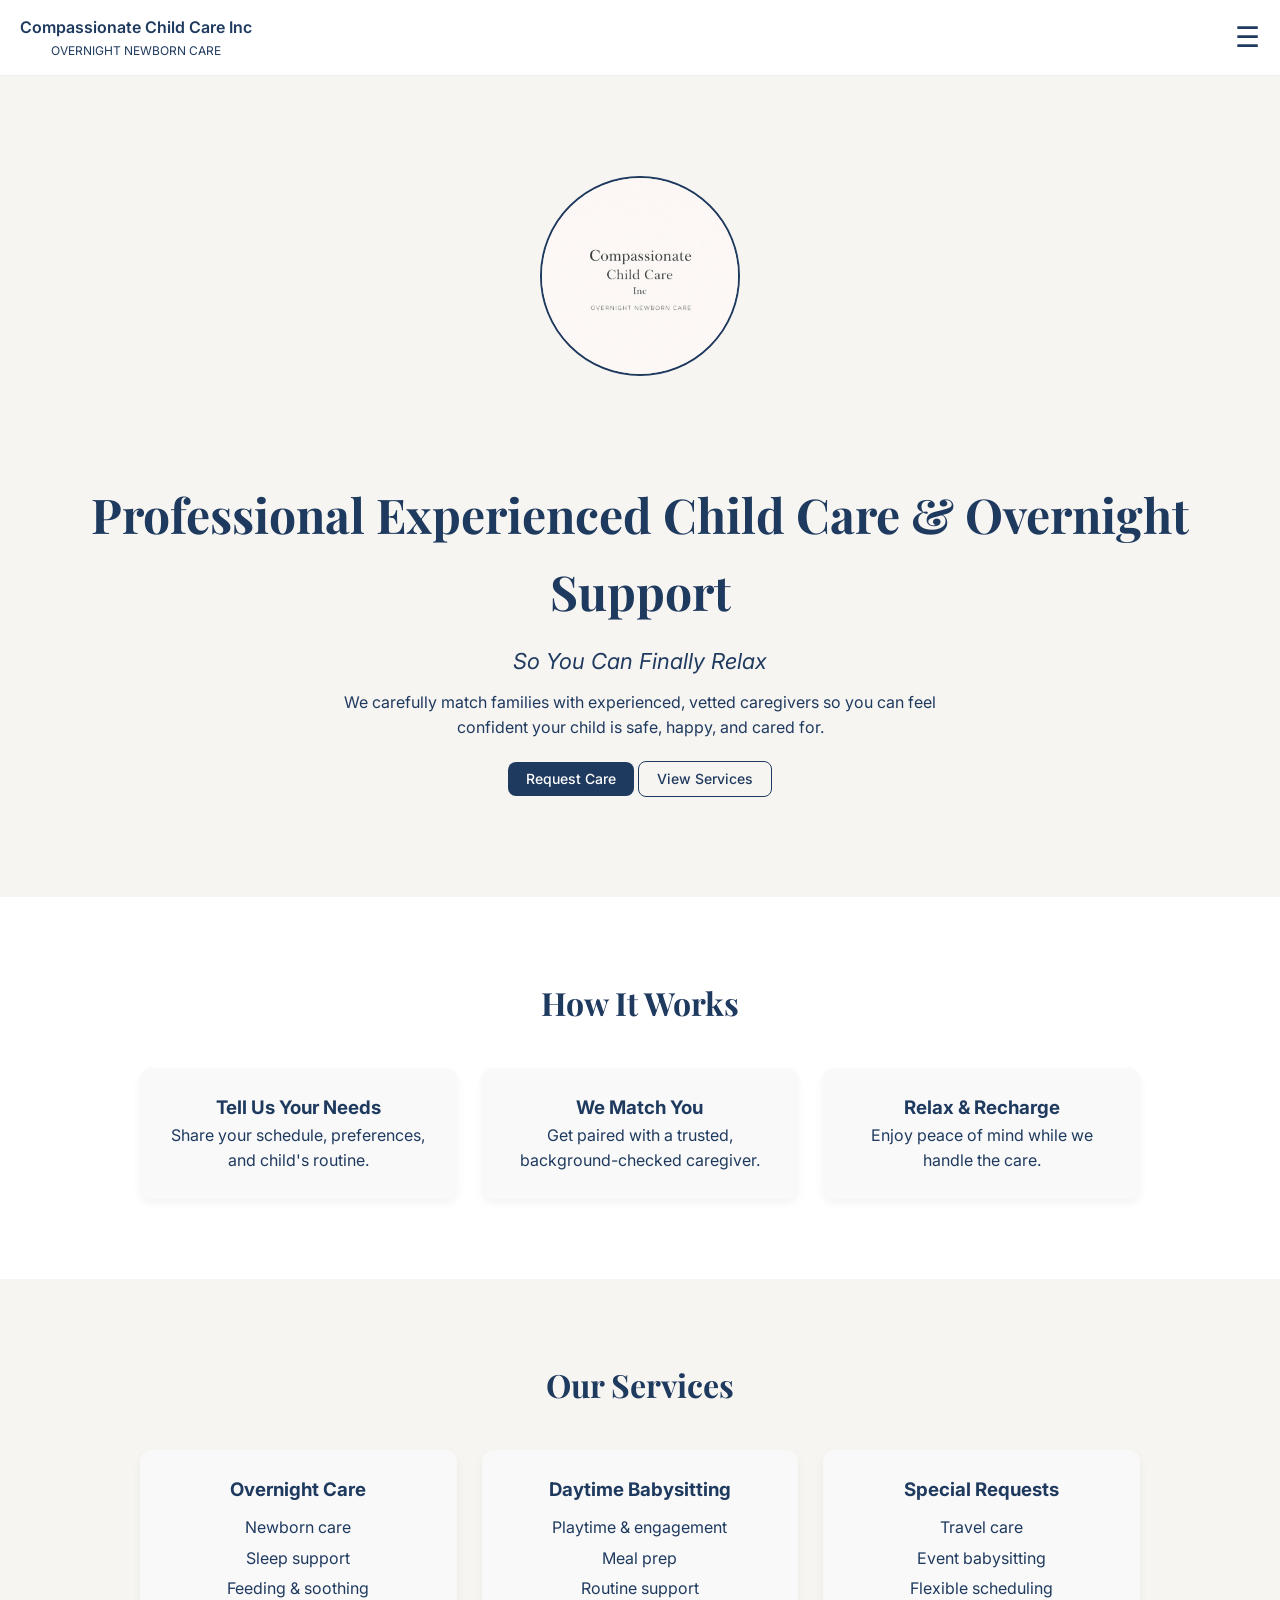
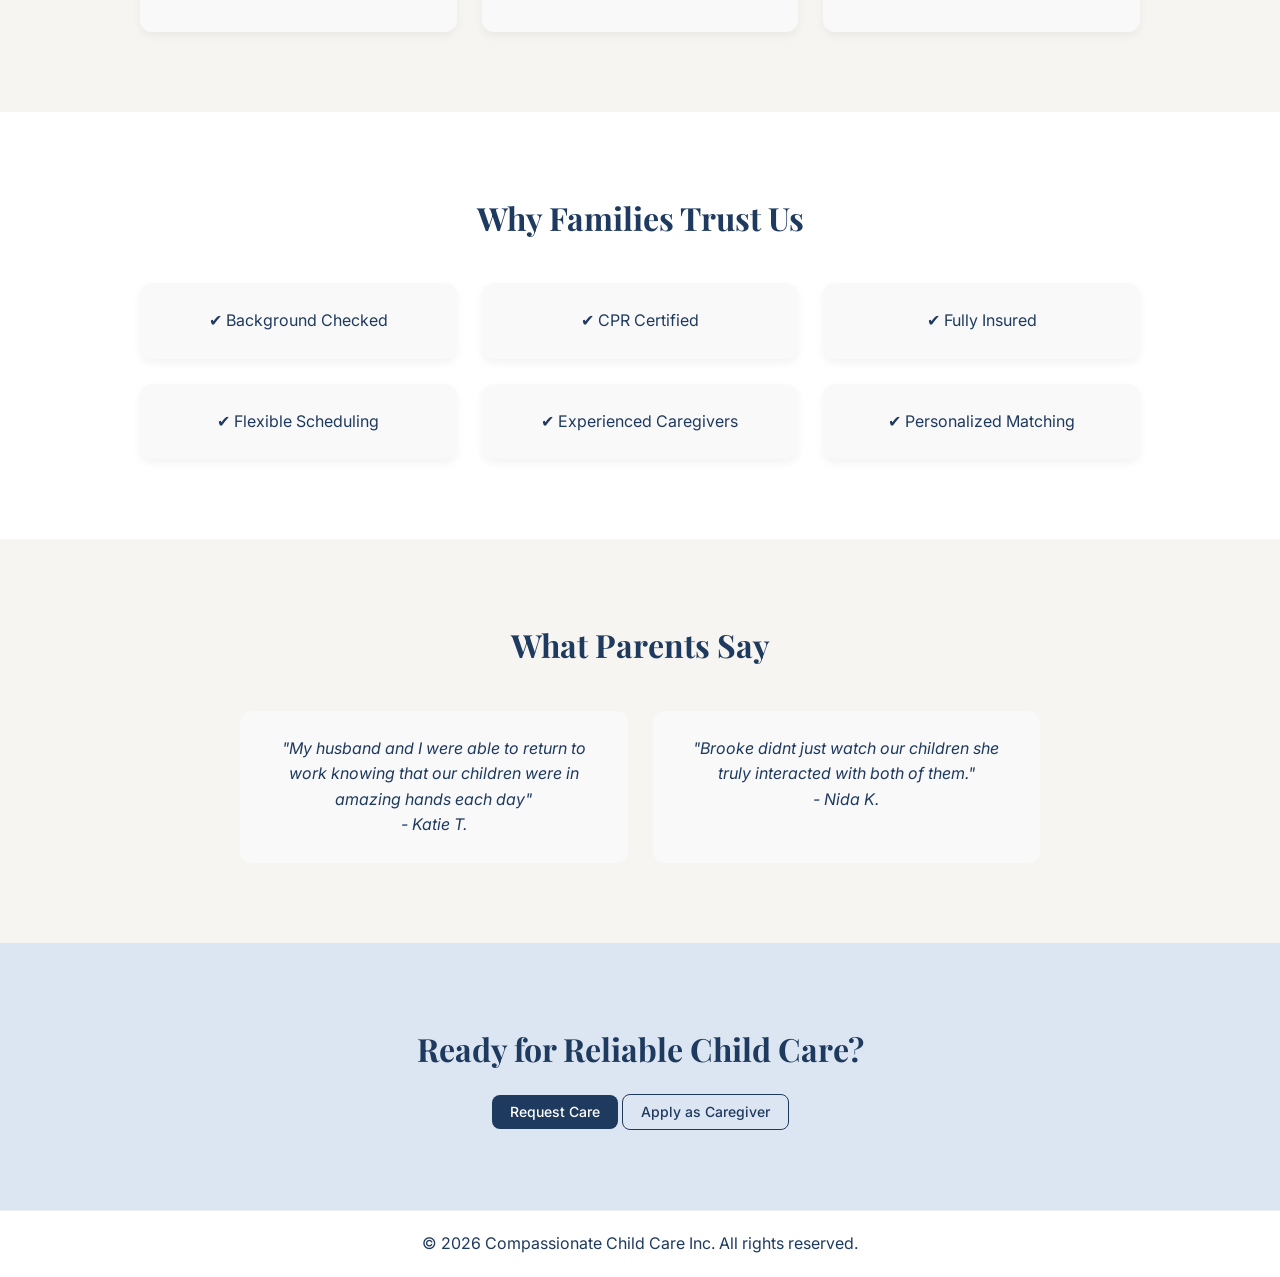
==== index.html @ 77720e98 "added some more testimonials" ====
<!doctype html>
<html lang="en">
    <head>
        <meta charset="UTF-8" />
        <meta name="viewport" content="width=device-width, initial-scale=1.0" />
        <title>Compassionate Child Care Inc.</title>

        <!-- Google Fonts -->
        <link
            href="https://fonts.googleapis.com/css2?family=Playfair+Display:wght@500;700&family=Inter:wght@300;400;500;600&display=swap"
            rel="stylesheet"
        />

        <!-- External CSS -->
        <link rel="stylesheet" href="styles.css?vers=5" />
        <script src="https://ajax.googleapis.com/ajax/libs/jquery/3.7.1/jquery.min.js"></script>
        <link rel="icon" href="favicon.ico" type="image/x-icon" />
        <link rel="icon" type="image/png" sizes="32x32" href="favicon.png" />
        <link rel="icon" type="image/png" sizes="16x16" href="favicon.png" />
    </head>
    <body>
        <!-- NAVBAR -->
        <header class="navbar">
            <span>
                <div class="logo-container">
                    <a href="index.html" class="logo"
                        >Compassionate Child Care Inc</a
                    >
                    <a href="index.html" class="sub-logo"
                        >OVERNIGHT NEWBORN CARE</a
                    >
                </div>

                <nav class="nav-links">
                    <a href="index.html" class="selected-tab">Home</a>
                    <a href="about.html">About</a>
                    <a href="index.html#services">Services</a>
                    <a href="index.html#how-it-works">How It Works</a>
                    <a href="testimonials.html">Testimonials</a>
                </nav>

                <div class="nav-buttons">
                    <a href="request.html" class="btn primary">Request Care</a>
                    <a href="apply.html" class="btn secondary"
                        >Apply as a Caregiver</a
                    >
                </div>
            </span>

            <div class="menu-toggle" id="menu-toggle">☰</div>
        </header>

        <!-- MOBILE MENU -->
        <div class="mobile-menu" id="mobile-menu">
            <a href="index.html" class="selected-tab">Home</a>
            <a href="about.html">About</a>
            <a href="index.html#services">Services</a>
            <a href="index.html#how-it-works">How It Works</a>
            <a href="testimonials.html">Testimonials</a>
            <a href="request.html" class="btn primary full">Request Care</a>
            <a
                href="apply.html"
                class="btn secondary full"
                style="margin-top: -10px"
                >Apply as a Caregiver</a
            >
        </div>

        <div class="hero-logo-container">
            <img src="images/CCC_logo.jpg" class="hero-logo" />
        </div>

        <!-- HERO -->
        <section class="hero">
            <div class="hero-content">
                <h1>Professional Experienced Child Care & Overnight Support</h1>
                <p class="subtitle">So You Can Finally Relax</p>
                <p class="description">
                    We carefully match families with experienced, vetted
                    caregivers so you can feel confident your child is safe,
                    happy, and cared for.
                </p>
                <div class="hero-buttons">
                    <a href="request.html" class="btn primary">Request Care</a>
                    <a href="index.html#services" class="btn secondary"
                        >View Services</a
                    >
                </div>
            </div>
        </section>

        <!-- HOW IT WORKS -->
        <section class="section light" id="how-it-works">
            <h2>How It Works</h2>

            <div class="grid-3">
                <div class="card">
                    <h3>Tell Us Your Needs</h3>
                    <p>
                        Share your schedule, preferences, and child's routine.
                    </p>
                </div>

                <div class="card">
                    <h3>We Match You</h3>
                    <p>
                        Get paired with a trusted, background-checked caregiver.
                    </p>
                </div>

                <div class="card">
                    <h3>Relax & Recharge</h3>
                    <p>Enjoy peace of mind while we handle the care.</p>
                </div>
            </div>
        </section>

        <!-- SERVICES -->
        <section class="section" id="services">
            <h2>Our Services</h2>

            <div class="grid-3">
                <div class="card">
                    <h3>Overnight Care</h3>
                    <ul>
                        <li>Newborn care</li>
                        <li>Sleep support</li>
                        <li>Feeding & soothing</li>
                    </ul>
                </div>

                <div class="card">
                    <h3>Daytime Babysitting</h3>
                    <ul>
                        <li>Playtime & engagement</li>
                        <li>Meal prep</li>
                        <li>Routine support</li>
                    </ul>
                </div>

                <div class="card">
                    <h3>Special Requests</h3>
                    <ul>
                        <li>Travel care</li>
                        <li>Event babysitting</li>
                        <li>Flexible scheduling</li>
                    </ul>
                </div>
            </div>
        </section>

        <!-- TRUST -->
        <section class="section light">
            <h2>Why Families Trust Us</h2>

            <div class="grid-3">
                <div class="card">✔ Background Checked</div>
                <div class="card">✔ CPR Certified</div>
                <div class="card">✔ Fully Insured</div>
                <div class="card">✔ Flexible Scheduling</div>
                <div class="card">✔ Experienced Caregivers</div>
                <div class="card">✔ Personalized Matching</div>
            </div>
        </section>

        <!-- TESTIMONIALS -->
        <section class="section">
            <h2>What Parents Say</h2>

            <div class="grid-2">
                <div class="testimonial">
                    <p>
                        "My husband and I were able to return to work knowing
                        that our children were in amazing hands each day"
                    </p>
                    <span>- Katie T.</span>
                </div>

                <div class="testimonial">
                    <p>
                        "Brooke didnt just watch our children she truly
                        interacted with both of them."
                    </p>
                    <span>- Nida K.</span>
                </div>
            </div>
        </section>

        <!-- CTA -->
        <section class="cta-section">
            <h2>Ready for Reliable Child Care?</h2>
            <div>
                <a href="request.html" class="btn primary">Request Care</a>
                <a href="apply.html" class="btn secondary"
                    >Apply as Caregiver</a
                >
            </div>
        </section>

        <!-- FOOTER -->
        <footer>
            <p>© 2026 Compassionate Child Care Inc. All rights reserved.</p>
        </footer>
    </body>
    <script src="script.js?vers=5"></script>
</html>
---- styles.css ----
/* RESET */
* {
    margin: 0;
    padding: 0;
    box-sizing: border-box;
}

body {
    font-family: "Inter", sans-serif;
    background: #f7f5f2;
    color: #1f3a5f;
    line-height: 1.6;
}

/* NAVBAR */
.navbar {
    display: flex;
    justify-content: space-between;
    align-items: center;
    padding: 20px 40px;
    background: white;
    border-bottom: 1px solid #eee;
}

.navbar nav a {
    margin: 0 15px;
    text-decoration: none;
    color: #1f3a5f;
    font-weight: 500;
}
.navbar > span {
    display: flex;
    justify-content: space-between;
    align-items: center;
    width: 100%;
}

.logo {
    font-weight: 600;
}

.nav-buttons {
    display: flex;
    gap: 10px;
}

/* HERO */
.hero {
    text-align: center;
    padding: 100px 20px;
}

.hero h1 {
    font-family: "Playfair Display", serif;
    font-size: 48px;
    margin-bottom: 15px;
}

.subtitle {
    font-style: italic;
    font-size: 22px;
    margin-bottom: 10px;
}

.description {
    max-width: 600px;
    margin: 0 auto 20px;
}

/* SECTIONS */
.section {
    padding: 80px 20px;
    text-align: center;
}

.section.light {
    background: #ffffff;
}

h2 {
    font-family: "Playfair Display", serif;
    margin-bottom: 40px;
    font-size: 32px;
}

/* GRID */
.grid-3 {
    display: grid;
    grid-template-columns: repeat(3, 1fr);
    gap: 25px;
    max-width: 1000px;
    margin: auto;
}

.grid-2 {
    display: grid;
    grid-template-columns: repeat(2, 1fr);
    gap: 25px;
    max-width: 800px;
    margin: auto;
}

/* CARD */
.card {
    background: #f9f9f9;
    padding: 25px;
    border-radius: 12px;
    box-shadow: 0 4px 10px rgba(0, 0, 0, 0.05);
}

.card ul {
    list-style: none;
    margin-top: 10px;
}

.card ul li {
    margin: 5px 0;
}

/* TESTIMONIAL */
.testimonial {
    background: #f9f9f9;
    padding: 25px;
    border-radius: 12px;
    font-style: italic;
}

/* CTA */
.cta-section {
    text-align: center;
    padding: 80px 20px;
    background: #dce6f2;
}

.cta-section h2 {
    margin-bottom: 20px;
}

/* BUTTONS */
.btn {
    padding: 12px 22px;
    border-radius: 8px;
    border: none;
    cursor: pointer;
    font-weight: 500;
}

.btn.primary {
    background: #1f3a5f;
    color: white;
}

.btn.secondary {
    background: transparent;
    border: 1px solid #1f3a5f;
    color: #1f3a5f;
}

/* FOOTER */
footer {
    text-align: center;
    padding: 20px;
    background: white;
    border-top: 1px solid #eee;
}

/* FORM PAGE */

.form-title {
    font-family: "Playfair Display", serif;
    font-size: 40px;
    text-align: center;
}

.form-subtitle {
    text-align: center;
    margin-top: 10px;
    margin-bottom: 40px;
}

.form-section {
    max-width: 800px;
    margin: auto;
    padding: 20px;
}

.care-form {
    display: flex;
    flex-direction: column;
    gap: 15px;
}

.care-form h2 {
    margin-top: 30px;
    font-size: 22px;
    text-align: left;
}

.care-form input,
.care-form textarea,
select {
    padding: 12px;
    border-radius: 8px;
    border: 1px solid #ddd;
    font-family: "Inter", sans-serif;
    font-size: 14px;
    width: 100%;
}

.care-form textarea {
    min-height: 100px;
    resize: vertical;
}

.checkbox {
    display: flex;
    align-items: center;
    gap: 10px;
    font-size: 14px;
}

.full {
    width: 100%;
    margin-top: 20px;
}
/* BUTTON BASE */
.btn {
    display: inline-block;
    padding: 10px 18px; /* reduced from 12x22 */
    border-radius: 8px;
    border: none;
    cursor: pointer;
    font-weight: 500;
    font-size: 14px;
    text-decoration: none; /* fixes <a> buttons */
    line-height: 1;
    white-space: nowrap;
}

.nav-buttons {
    display: flex;
    gap: 10px;
    align-items: center;
}

/* PRIMARY */
.btn.primary {
    background: #1f3a5f;
    color: white;
}

/* SECONDARY */
.btn.secondary {
    background: transparent;
    border: 1px solid #1f3a5f;
    color: #1f3a5f;
}

/* FULL WIDTH (form submit only) */
.btn.full {
    width: 100%;
    padding: 12px; /* slightly larger ONLY for submit */
}

.logo-container {
    display: flex;
    align-items: center;
    justify-content: center;
    flex-direction: column;
    gap: 0px;
}

.logo {
    font-weight: 600;
    text-decoration: none;
    color: #1f3a5f;
    font-size: 18px;
}
.sub-logo {
    font-weight: 400;
    text-decoration: none;
    color: #1f3a5f;
    font-size: 12px;
}

.btn.primary:hover {
    opacity: 0.9;
}

.btn.secondary:hover {
    background: #1f3a5f;
    color: white;
}

/* RESPONSIVE */
@media (max-width: 900px) {
    .grid-3 {
        grid-template-columns: 1fr;
    }

    .grid-2 {
        grid-template-columns: 1fr;
    }

    .hero h1 {
        font-size: 36px;
    }

    /* .navbar {
        flex-direction: column;
        gap: 15px;
    } */
}

/* NAVBAR BASE */
.navbar {
    display: flex;
    justify-content: space-between;
    align-items: center;
    padding: 15px 20px;
    background: white;
    border-bottom: 1px solid #eee;
    position: relative;
}

.nav-links {
    display: flex;
    gap: 20px;
}

.menu-toggle {
    display: none;
    font-size: 24px;
    cursor: pointer;
}

/* MOBILE MENU */
.mobile-menu {
    display: none;
    flex-direction: column;
    gap: 15px;
    padding: 20px;
    background: white;
    border-bottom: 1px solid #eee;
}

.mobile-menu a {
    text-decoration: none;
    color: #1f3a5f;
    font-weight: 500;
}

.form-group {
    display: flex;
    flex-direction: column;
}

.error-message {
    color: #c0392b;
    font-size: 12px;
    margin-top: 4px;
    min-height: 14px;
}

input.error,
textarea.error,
select.error {
    border: 1px solid #c0392b;
    background: #fff5f5;
}

/* LOADER OVERLAY */
.loader {
    position: fixed;
    top: 0;
    left: 0;
    width: 100%;
    height: 100%;
    background: rgba(247, 245, 242, 0.95);
    display: flex;
    flex-direction: column;
    align-items: center;
    justify-content: center;
    z-index: 9999;
}

.loader.hidden {
    display: none;
}

.spinner {
    width: 40px;
    height: 40px;
    border: 4px solid #ddd;
    border-top: 4px solid #1f3a5f;
    border-radius: 50%;
    animation: spin 1s linear infinite;
    margin-bottom: 15px;
}

@keyframes spin {
    to {
        transform: rotate(360deg);
    }
}

/* TOAST */
.toast {
    position: fixed;
    bottom: 30px;
    right: 30px;
    background: #1f3a5f;
    color: white;
    padding: 14px 20px;
    border-radius: 10px;
    box-shadow: 0 8px 20px rgba(0, 0, 0, 0.15);
    font-size: 14px;
    z-index: 10000;
    opacity: 0;
    transform: translateY(20px);
    transition: all 0.3s ease;
}

.toast.show {
    opacity: 1;
    transform: translateY(0);
}

.toast.error {
    background: #c0392b;
}

.about-block {
    margin-bottom: 40px;
}

.about-list {
    text-align: left;
    max-width: 600px;
    margin: 0 auto;
    padding-left: 20px;
}

.about-list li {
    margin: 8px 0;
}

.about-container {
    max-width: 700px;
    margin: 0 auto;
    padding: 20px;
}

.about-card {
    background: white;
    padding: 30px;
    border-radius: 14px;
    box-shadow: 0 8px 20px rgba(0, 0, 0, 0.06);
    line-height: 1.7;
}

.about-intro {
    font-weight: 600;
    font-size: 18px;
    margin-bottom: 15px;
}

.about-card p {
    margin-bottom: 15px;
}

.selected-tab {
    border-bottom: 1px solid #1f3a5f;
}

html {
    scroll-behavior: smooth;
}

section {
    scroll-margin-top: 100px; /* adjust based on navbar height */
}

.testimonials-container {
    max-width: 1100px;
    margin: 0 auto;
    padding: 20px;
    display: grid;
    grid-template-columns: repeat(auto-fit, minmax(280px, 1fr));
    gap: 25px;
}

.testimonial-card {
    background: white;
    padding: 25px;
    border-radius: 14px;
    box-shadow: 0 8px 20px rgba(0, 0, 0, 0.06);
    display: flex;
    flex-direction: column;
    justify-content: space-between;
}

.quote {
    font-size: 15px;
    line-height: 1.6;
    margin-bottom: 15px;
    color: #333;
}

.author {
    font-weight: 600;
    font-size: 14px;
    color: #1f3a5f;
}

/* MULTI STEP FORM */
.form-step {
    display: none;
}

.form-step.active {
    display: block;
}

/* PROGRESS BAR */
.progress-container {
    max-width: 600px;
    margin: 0 auto 30px;
}

.progress-bar {
    width: 100%;
    height: 6px;
    background: #eee;
    border-radius: 10px;
    overflow: hidden;
}

.progress-fill {
    height: 100%;
    width: 0%;
    background: #1f3a5f;
    transition: width 0.3s ease;
}

.progress-steps {
    display: flex;
    justify-content: space-between;
    font-size: 12px;
    margin-top: 8px;
    color: #777;
}

/* NAV BUTTONS */
.form-nav {
    display: flex;
    justify-content: space-between;
    margin-top: 25px;
}

.form-nav .btn {
    min-width: 120px;
}

.hero-logo-container {
    display: flex;
    align-items: center;
    justify-content: center;
    padding-top: 100px;
}

.hero-logo {
    width: 200px;
    height: 200px;
    border-radius: 200px;
    border: 2px solid #1f3a5f;
}

/* ===== NAVBAR LAYOUT FIX ===== */

.navbar {
    display: flex;
    justify-content: space-between;
    align-items: center;
    padding: 15px 20px;
    background: white;
    position: relative;
    z-index: 1000;
}

/* Fix the span wrapper */
.navbar > span {
    display: flex;
    align-items: center;
    gap: 30px;
}

/* Push burger to far right */
.menu-toggle {
    font-size: 28px;
    cursor: pointer;
    display: none;
}

/* Hide desktop nav on mobile */
@media (max-width: 1300px) {
    .nav-links,
    .nav-buttons {
        display: none;
    }

    .menu-toggle {
        display: block;
    }
}

/* ===== MOBILE MENU ===== */

.mobile-menu {
    position: fixed;
    top: 0;
    right: -100%;
    width: 70%;
    height: 100%;
    background: white;

    display: flex;
    flex-direction: column;
    gap: 20px;

    padding: 80px 20px;

    box-shadow: -5px 0 15px rgba(0, 0, 0, 0.1);
    transition: right 0.3s ease;

    z-index: 2000;
}

.mobile-menu.open {
    right: 0;
}

/* Overlay (we’ll create it via JS) */
.overlay {
    position: fixed;
    top: 0;
    left: 0;
    width: 100%;
    height: 100%;

    background: rgba(0, 0, 0, 0.4);

    opacity: 0;
    pointer-events: none;
    transition: opacity 0.3s ease;

    z-index: 1500;
    display: none;
}

.overlay.show {
    display: block;
    opacity: 1;
    pointer-events: all;
}

/* Full-width buttons in menu */
.mobile-menu .full {
    width: 100%;
    text-align: center;
}

/* MOBILE STYLES */
@media (max-width: 1300px) {
    .nav-links,
    .nav-buttons {
        display: none;
    }

    .menu-toggle {
        display: block;
    }

    .mobile-menu.active {
        display: flex;
        height: 100%;
    }

    .logo {
        font-size: 16px;
    }
    .navbar {
        display: flex;
        flex-direction: row;
    }
}
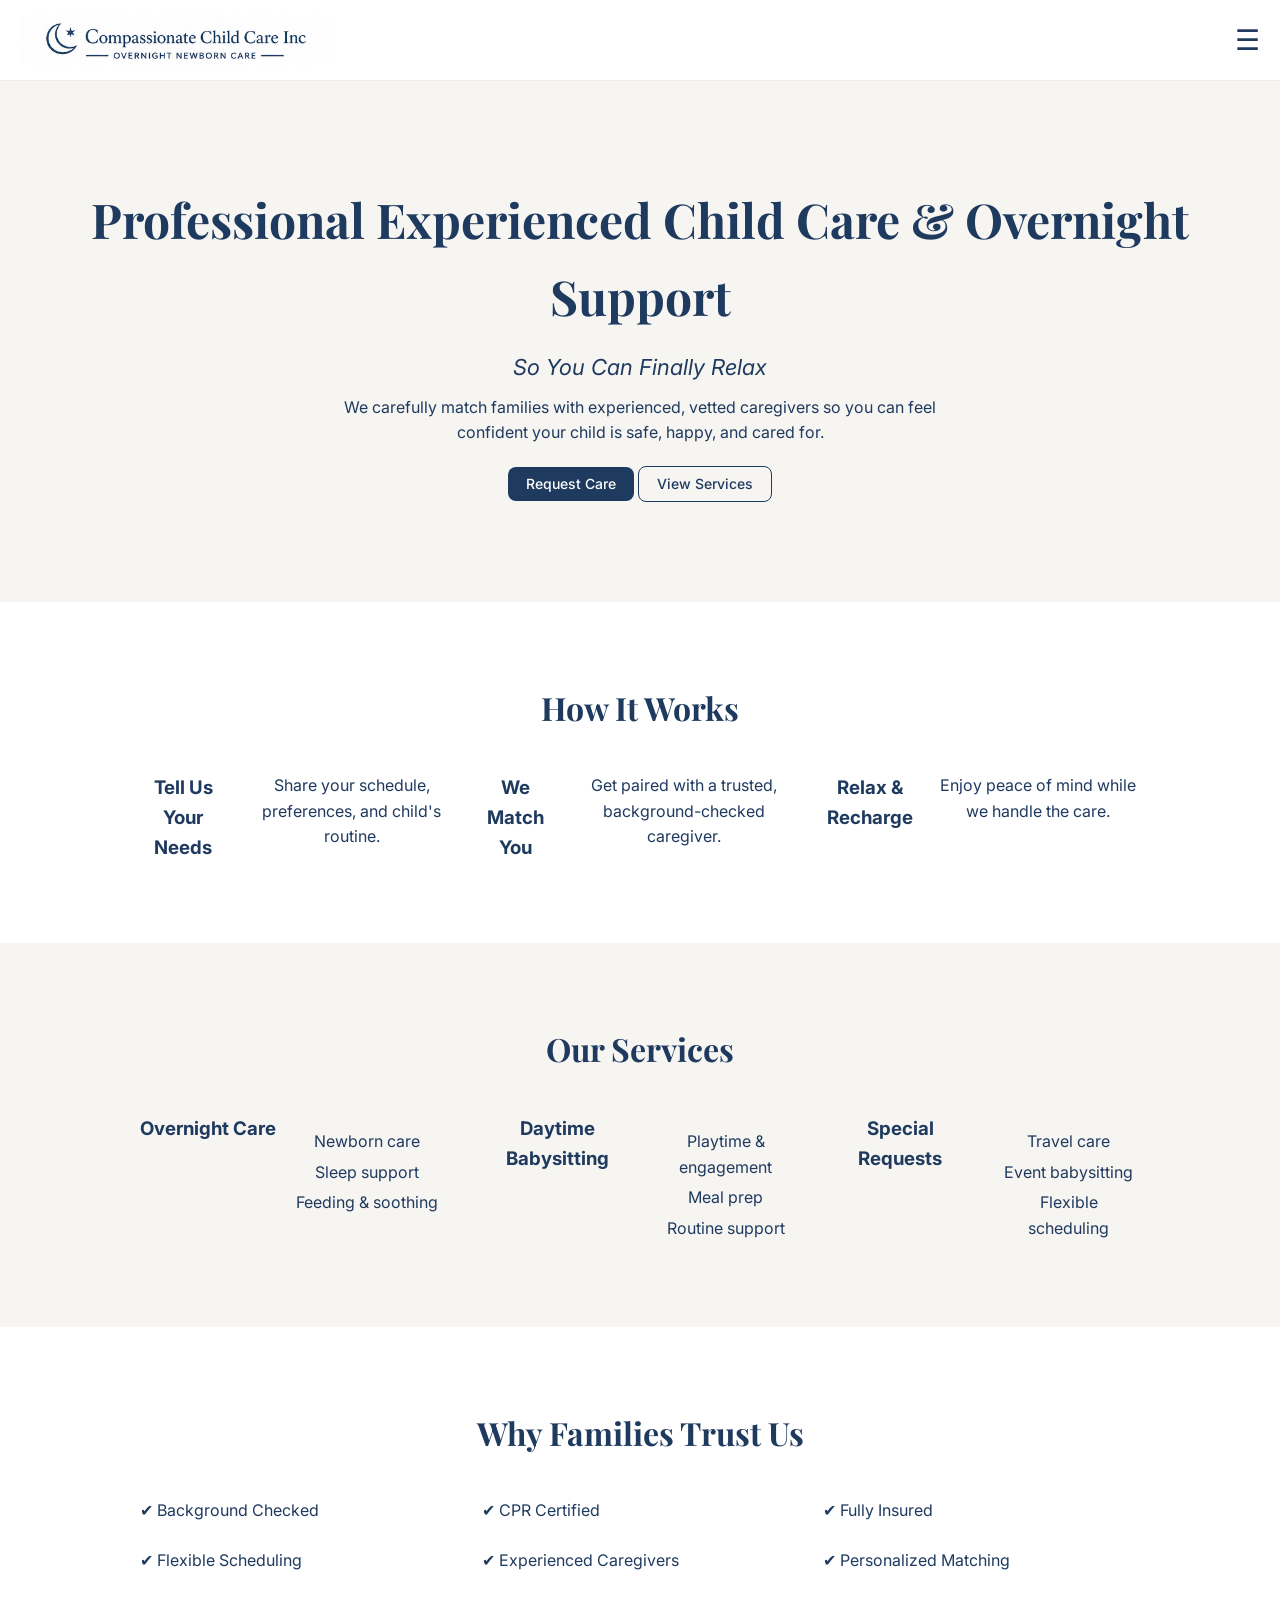
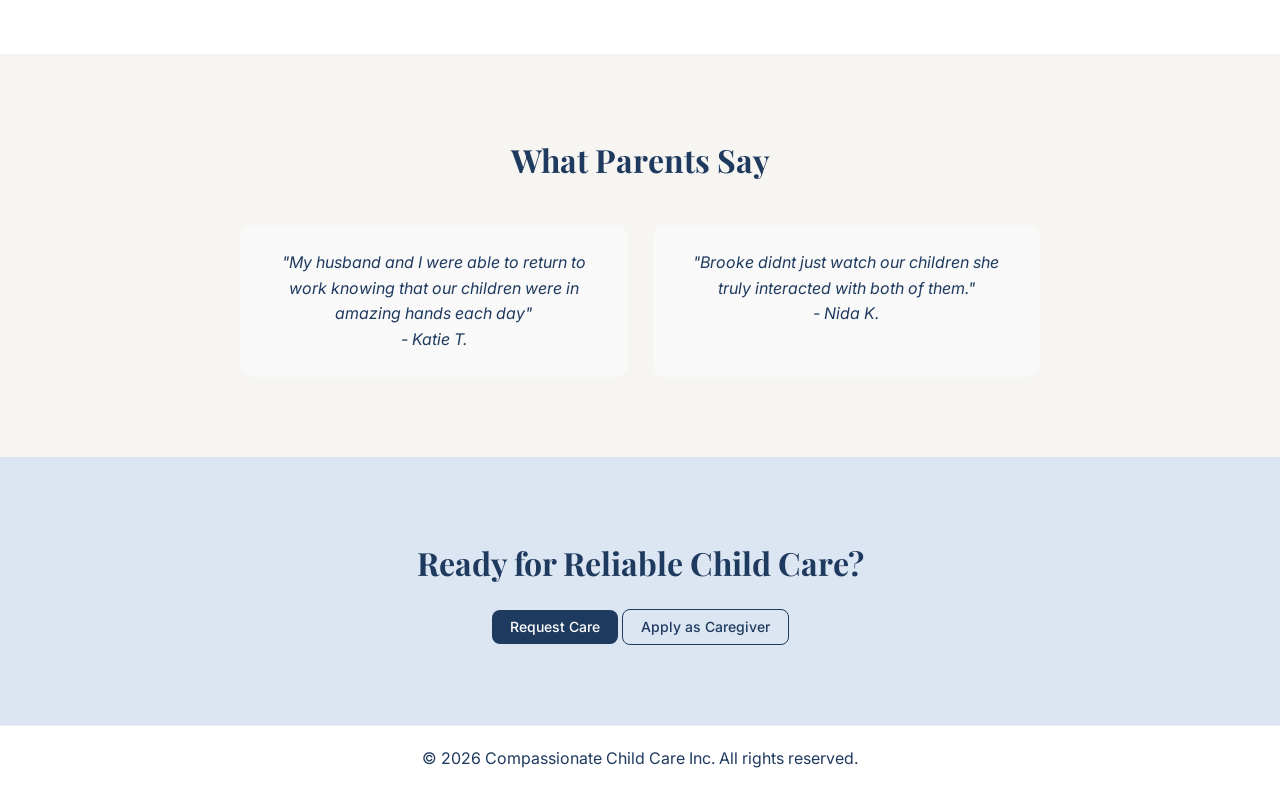
==== commit 2693b098: "updated the about page" ====
--- a/index.html
+++ b/index.html
@@ -23,12 +23,13 @@
         <header class="navbar">
             <span>
                 <div class="logo-container">
-                    <a href="index.html" class="logo"
+                    <!-- <a href="index.html" class="logo"
                         >Compassionate Child Care Inc</a
                     >
                     <a href="index.html" class="sub-logo"
                         >OVERNIGHT NEWBORN CARE</a
-                    >
+                    > -->
+                    <img src="images/ccc_logo_v4.png" class="logo"/>
                 </div>
 
                 <nav class="nav-links">
@@ -66,9 +67,9 @@
             >
         </div>
 
-        <div class="hero-logo-container">
+        <!-- <div class="hero-logo-container">
             <img src="images/CCC_logo.jpg" class="hero-logo" />
-        </div>
+        </div> -->
 
         <!-- HERO -->
         <section class="hero">
--- a/styles.css
+++ b/styles.css
@@ -37,6 +37,7 @@
 
 .logo {
     font-weight: 600;
+    height: 50px;
 }
 
 .nav-buttons {
@@ -44,6 +45,33 @@
     gap: 10px;
 }
 
+.about-img-card {
+
+}
+
+.about-icon-container {
+    background: #dce6f2;
+    padding: 20px;
+    border-radius: 50px;
+    box-shadow: 0 4px 10px rgba(0, 0, 0, 0.05);
+    width: fit-content;
+    height: fit-content;
+    display: flex;
+    justify-content: center;
+    align-items: center;
+}
+.about-icon {
+    height: 50px;
+}
+
+.about-img {
+    background: white;
+    border-radius: 14px;
+    box-shadow: 0 8px 20px rgba(0, 0, 0, 0.25);
+    line-height: 1.7;
+    height: 600px;
+}
+  
 /* HERO */
 .hero {
     text-align: center;
@@ -100,12 +128,22 @@
     margin: auto;
 }
 
+.about-icon-text {
+    display: flex;
+    justify-content: center;
+    align-items: start;
+    flex-direction: column;
+}
+
 /* CARD */
 .card {
-    background: #f9f9f9;
+    /* background: #f9f9f9;
     padding: 25px;
     border-radius: 12px;
-    box-shadow: 0 4px 10px rgba(0, 0, 0, 0.05);
+    box-shadow: 0 4px 10px rgba(0, 0, 0, 0.05); */
+    display: flex;
+    flex-direction: row;
+    gap: 20px;
 }
 
 .card ul {
@@ -446,17 +484,23 @@
 }
 
 .about-container {
-    max-width: 700px;
+    max-width: 1300px;
     margin: 0 auto;
     padding: 20px;
+    display: flex;
+    flex-direction: row;
+    justify-content: center;
+    align-items: start;
+    gap: 100px;
 }
 
 .about-card {
-    background: white;
-    padding: 30px;
+    /* background: white; */
+    /* padding: 30px; */
     border-radius: 14px;
-    box-shadow: 0 8px 20px rgba(0, 0, 0, 0.06);
+    /* box-shadow: 0 8px 20px rgba(0, 0, 0, 0.06); */
     line-height: 1.7;
+    max-width: 600px;
 }
 
 .about-intro {
@@ -612,6 +656,10 @@
     .menu-toggle {
         display: block;
     }
+    .about-container {
+        flex-direction: column;
+        align-items: center;
+    }
 }
 
 /* ===== MOBILE MENU ===== */
@@ -694,3 +742,10 @@
         flex-direction: row;
     }
 }
+
+
+.gold-break {
+    height: 2px;
+    width: 100px;
+    background-color: rgb(165, 140, 0);
+}
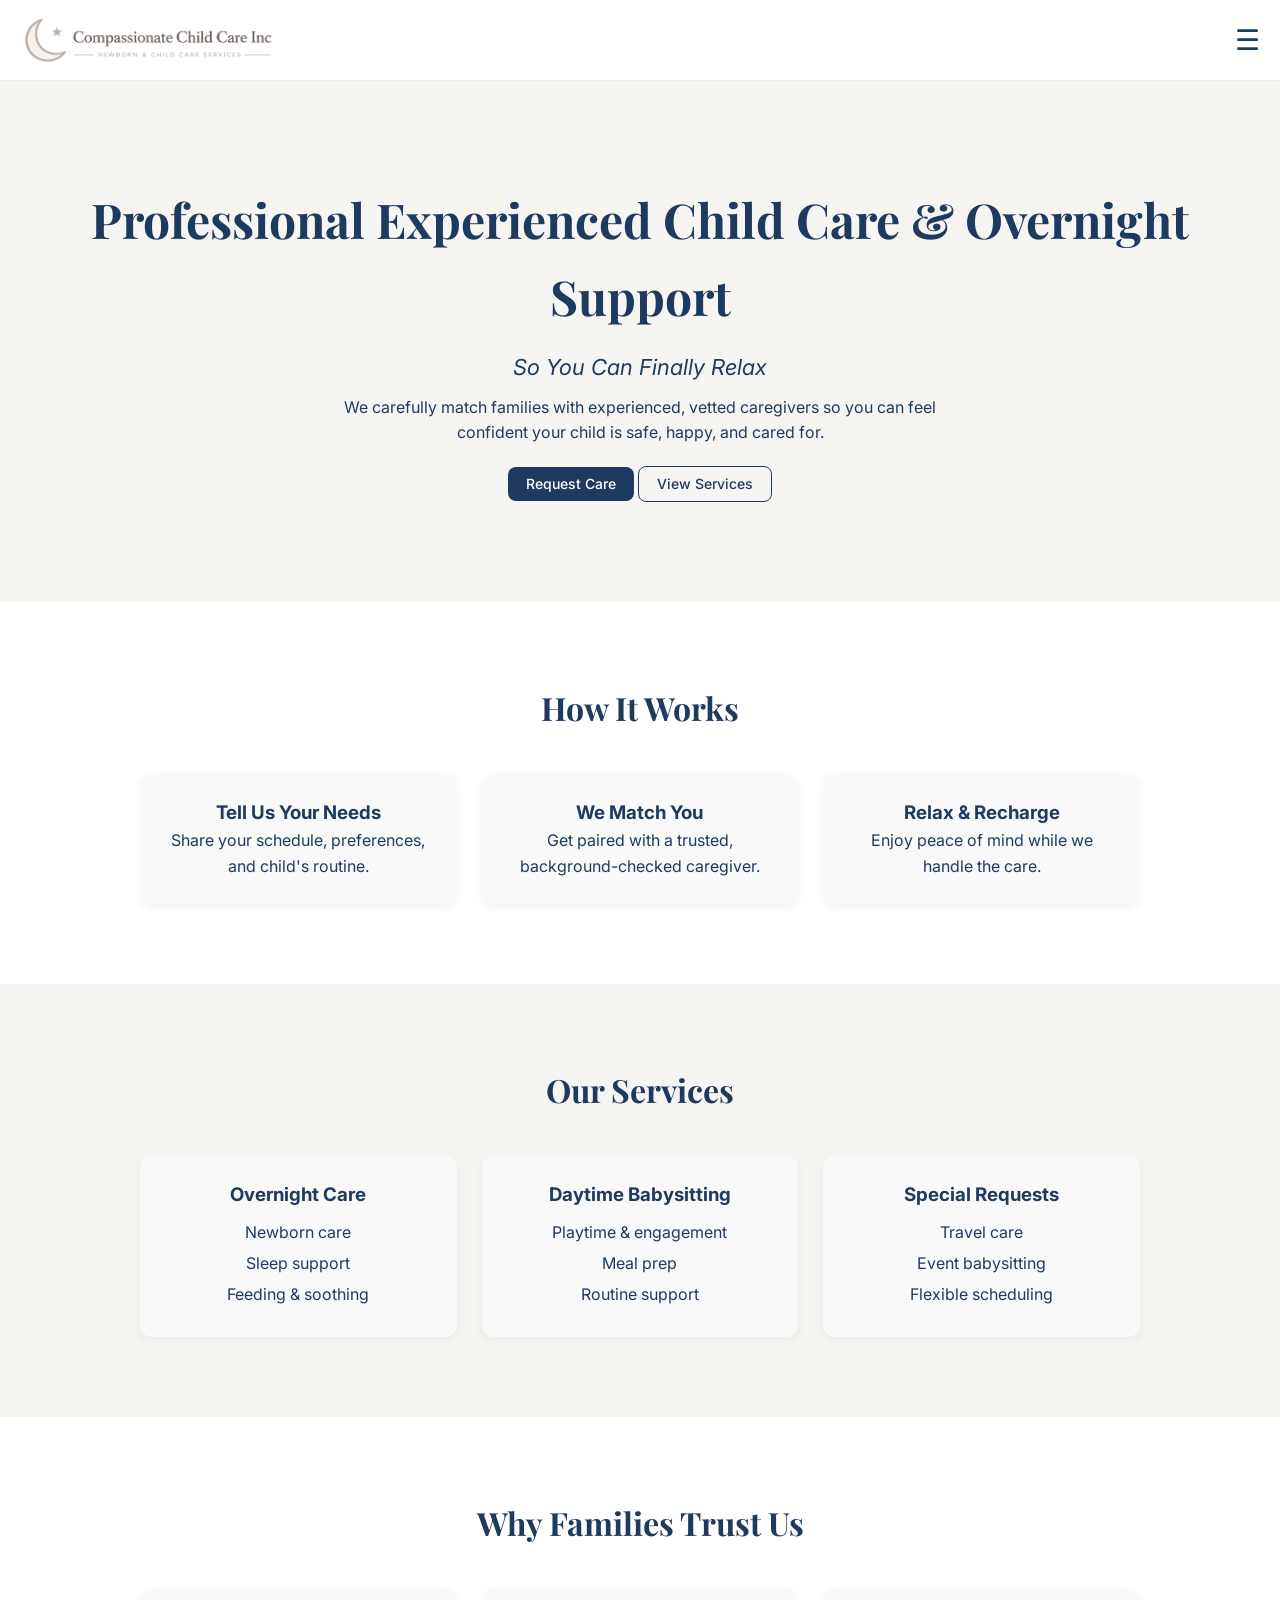
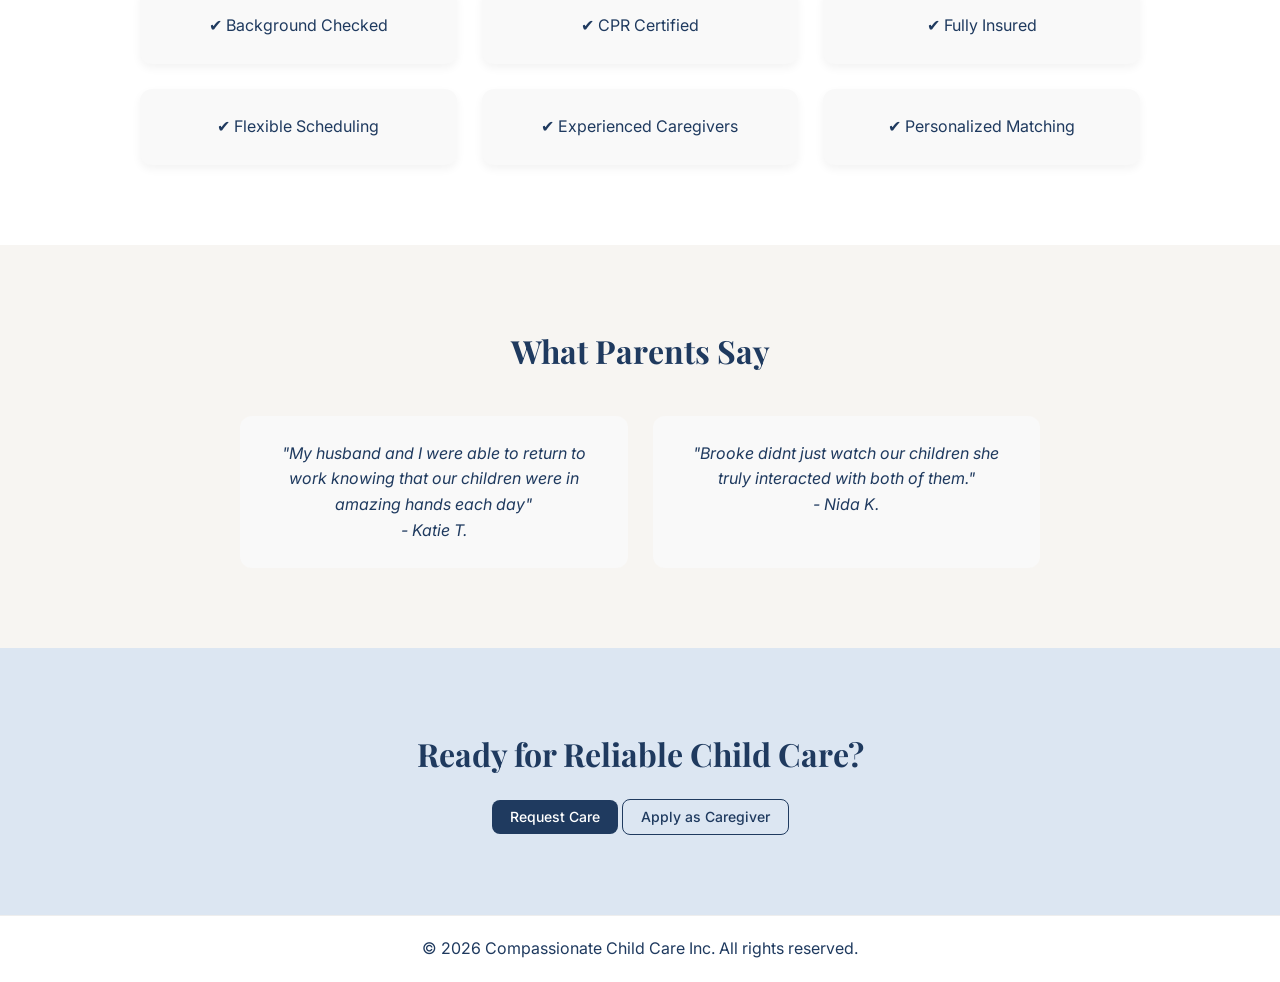
==== commit 10d7ff53: "fixed bugs and updated logo" ====
--- a/index.html
+++ b/index.html
@@ -29,7 +29,7 @@
                     <a href="index.html" class="sub-logo"
                         >OVERNIGHT NEWBORN CARE</a
                     > -->
-                    <img src="images/ccc_logo_v4.png" class="logo"/>
+                    <img src="images/logo_v2.png" class="logo"/>
                 </div>
 
                 <nav class="nav-links">
@@ -95,21 +95,21 @@
             <h2>How It Works</h2>
 
             <div class="grid-3">
-                <div class="card">
+                <div class="home-card">
                     <h3>Tell Us Your Needs</h3>
                     <p>
                         Share your schedule, preferences, and child's routine.
                     </p>
                 </div>
 
-                <div class="card">
+                <div class="home-card">
                     <h3>We Match You</h3>
                     <p>
                         Get paired with a trusted, background-checked caregiver.
                     </p>
                 </div>
 
-                <div class="card">
+                <div class="home-card">
                     <h3>Relax & Recharge</h3>
                     <p>Enjoy peace of mind while we handle the care.</p>
                 </div>
@@ -121,7 +121,7 @@
             <h2>Our Services</h2>
 
             <div class="grid-3">
-                <div class="card">
+                <div class="home-card">
                     <h3>Overnight Care</h3>
                     <ul>
                         <li>Newborn care</li>
@@ -130,7 +130,7 @@
                     </ul>
                 </div>
 
-                <div class="card">
+                <div class="home-card">
                     <h3>Daytime Babysitting</h3>
                     <ul>
                         <li>Playtime & engagement</li>
@@ -139,7 +139,7 @@
                     </ul>
                 </div>
 
-                <div class="card">
+                <div class="home-card">
                     <h3>Special Requests</h3>
                     <ul>
                         <li>Travel care</li>
@@ -155,12 +155,12 @@
             <h2>Why Families Trust Us</h2>
 
             <div class="grid-3">
-                <div class="card">✔ Background Checked</div>
-                <div class="card">✔ CPR Certified</div>
-                <div class="card">✔ Fully Insured</div>
-                <div class="card">✔ Flexible Scheduling</div>
-                <div class="card">✔ Experienced Caregivers</div>
-                <div class="card">✔ Personalized Matching</div>
+                <div class="home-card">✔ Background Checked</div>
+                <div class="home-card">✔ CPR Certified</div>
+                <div class="home-card">✔ Fully Insured</div>
+                <div class="home-card">✔ Flexible Scheduling</div>
+                <div class="home-card">✔ Experienced Caregivers</div>
+                <div class="home-card">✔ Personalized Matching</div>
             </div>
         </section>
 
--- a/styles.css
+++ b/styles.css
@@ -46,7 +46,6 @@
 }
 
 .about-img-card {
-
 }
 
 .about-icon-container {
@@ -71,7 +70,7 @@
     line-height: 1.7;
     height: 600px;
 }
-  
+
 /* HERO */
 .hero {
     text-align: center;
@@ -145,13 +144,19 @@
     flex-direction: row;
     gap: 20px;
 }
-
-.card ul {
+.home-card {
+    background: #f9f9f9;
+    padding: 25px;
+    border-radius: 12px;
+    box-shadow: 0 4px 10px rgba(0, 0, 0, 0.05);
+}
+
+.home-card ul {
     list-style: none;
     margin-top: 10px;
 }
 
-.card ul li {
+.home-card ul li {
     margin: 5px 0;
 }
 
@@ -743,9 +748,8 @@
     }
 }
 
-
 .gold-break {
     height: 2px;
     width: 100px;
     background-color: rgb(165, 140, 0);
-}+}
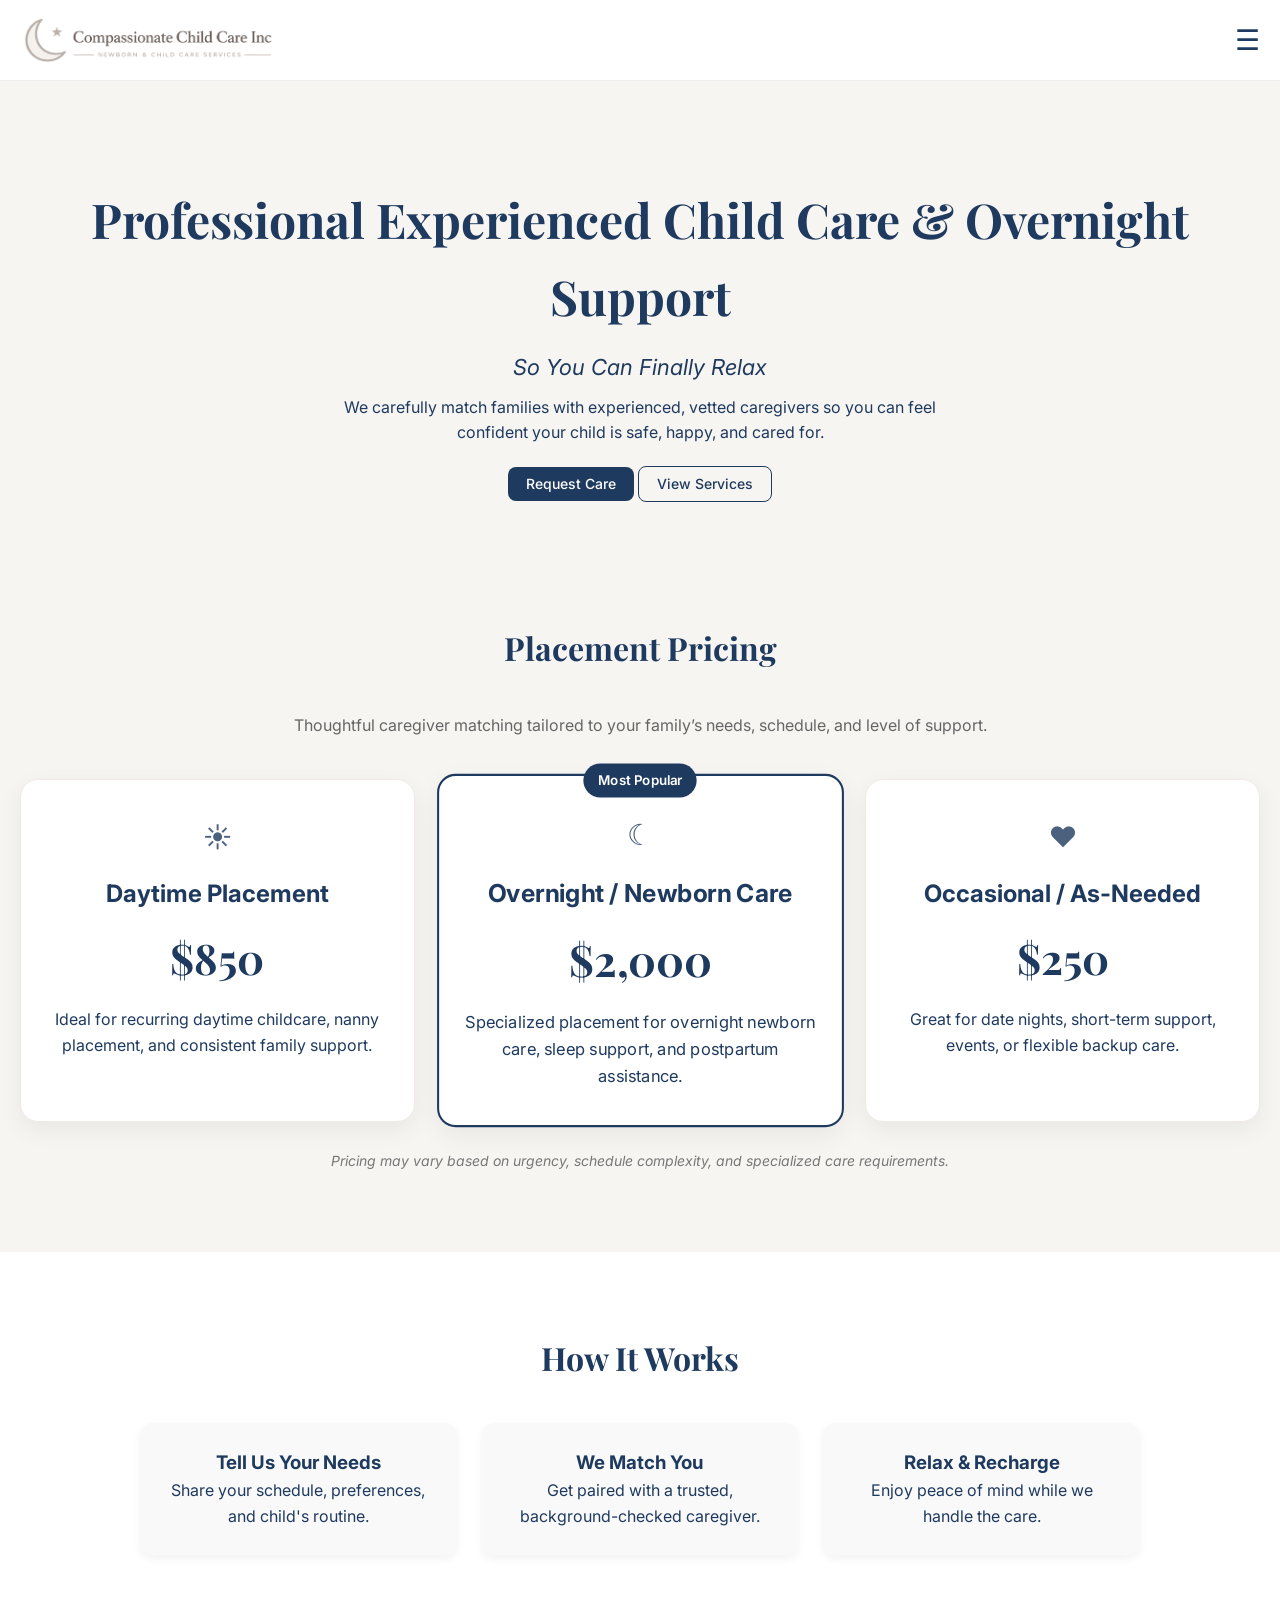
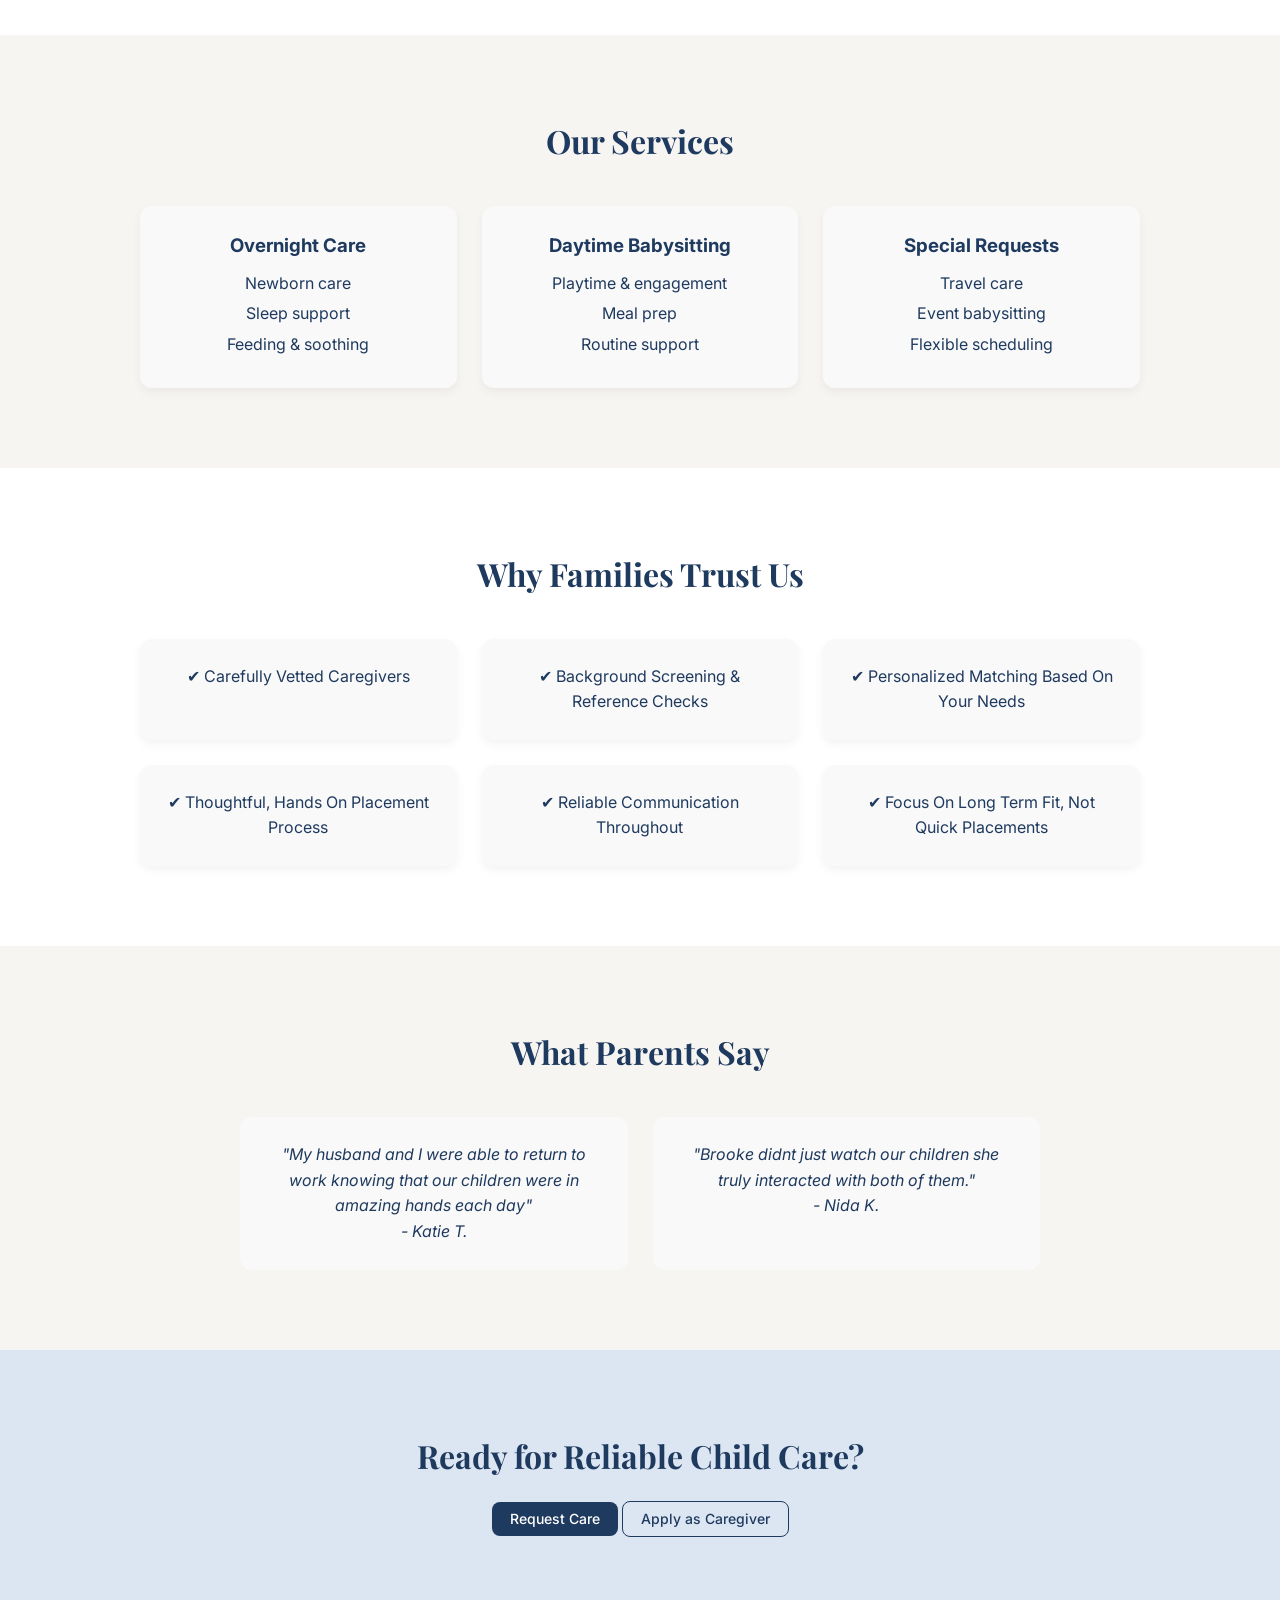
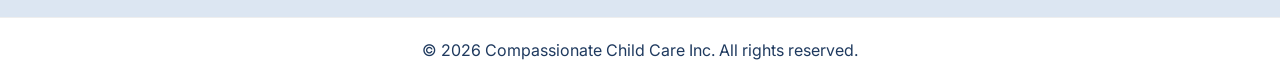
==== commit e8be6c3f: "added pricing" ====
--- a/index.html
+++ b/index.html
@@ -29,7 +29,7 @@
                     <a href="index.html" class="sub-logo"
                         >OVERNIGHT NEWBORN CARE</a
                     > -->
-                    <img src="images/logo_v2.png" class="logo"/>
+                    <img src="images/logo_v2.png" class="logo" />
                 </div>
 
                 <nav class="nav-links">
@@ -90,6 +90,55 @@
             </div>
         </section>
 
+        <!-- PRICING -->
+        <section class="section pricing-section" style="margin-top: -20px">
+            <div style="max-width: 1300px;">
+                <h2>Placement Pricing</h2>
+                <p class="pricing-subtitle">
+                    Thoughtful caregiver matching tailored to your family’s
+                    needs, schedule, and level of support.
+                </p>
+
+                <div class="pricing-grid">
+                    <div class="pricing-card">
+                        <div class="pricing-icon">☀</div>
+                        <h3>Daytime Placement</h3>
+                        <div class="price">$850</div>
+                        <p>
+                            Ideal for recurring daytime childcare, nanny
+                            placement, and consistent family support.
+                        </p>
+                    </div>
+
+                    <div class="pricing-card featured">
+                        <div class="pricing-badge">Most Popular</div>
+                        <div class="pricing-icon">☾</div>
+                        <h3>Overnight / Newborn Care</h3>
+                        <div class="price">$2,000</div>
+                        <p>
+                            Specialized placement for overnight newborn care,
+                            sleep support, and postpartum assistance.
+                        </p>
+                    </div>
+
+                    <div class="pricing-card">
+                        <div class="pricing-icon">❤</div>
+                        <h3>Occasional / As-Needed</h3>
+                        <div class="price">$250</div>
+                        <p>
+                            Great for date nights, short-term support, events,
+                            or flexible backup care.
+                        </p>
+                    </div>
+                </div>
+
+                <p class="pricing-note">
+                    Pricing may vary based on urgency, schedule complexity, and
+                    specialized care requirements.
+                </p>
+            </div>
+        </section>
+
         <!-- HOW IT WORKS -->
         <section class="section light" id="how-it-works">
             <h2>How It Works</h2>
@@ -155,12 +204,20 @@
             <h2>Why Families Trust Us</h2>
 
             <div class="grid-3">
-                <div class="home-card">✔ Background Checked</div>
-                <div class="home-card">✔ CPR Certified</div>
-                <div class="home-card">✔ Fully Insured</div>
-                <div class="home-card">✔ Flexible Scheduling</div>
-                <div class="home-card">✔ Experienced Caregivers</div>
-                <div class="home-card">✔ Personalized Matching</div>
+                <div class="home-card">✔ Carefully Vetted Caregivers</div>
+                <div class="home-card">
+                    ✔ Background Screening & Reference Checks
+                </div>
+                <div class="home-card">
+                    ✔ Personalized Matching Based On Your Needs
+                </div>
+                <div class="home-card">
+                    ✔ Thoughtful, Hands On Placement Process
+                </div>
+                <div class="home-card">✔ Reliable Communication Throughout</div>
+                <div class="home-card">
+                    ✔ Focus On Long Term Fit, Not Quick Placements
+                </div>
             </div>
         </section>
 
--- a/styles.css
+++ b/styles.css
@@ -722,6 +722,110 @@
     width: 100%;
     text-align: center;
 }
+/* ===== PRICING SECTION ===== */
+
+.pricing-section {
+    text-align: center;
+    padding-top: 40px;
+    display: flex;
+    align-items: center;
+    justify-content: center;
+    flex-direction: column;
+}
+
+.pricing-subtitle {
+    max-width: 700px;
+    margin: 0 auto 40px;
+    color: #666;
+    font-size: 16px;
+    line-height: 1.6;
+}
+
+.pricing-grid {
+    display: grid;
+    grid-template-columns: repeat(3, 1fr);
+    gap: 28px;
+    margin-top: 30px;
+}
+
+.pricing-card {
+    background: #fff;
+    border-radius: 18px;
+    padding: 35px 25px;
+    box-shadow: 0 8px 25px rgba(0, 0, 0, 0.06);
+    border: 1px solid #f0e9e5;
+    position: relative;
+    transition:
+        transform 0.25s ease,
+        box-shadow 0.25s ease;
+}
+
+.pricing-card:hover {
+    transform: translateY(-5px);
+    box-shadow: 0 14px 30px rgba(0, 0, 0, 0.08);
+}
+
+.pricing-card h3 {
+    margin: 15px 0 12px;
+    font-size: 24px;
+}
+
+.pricing-icon {
+    font-size: 28px;
+    opacity: 0.8;
+}
+
+.price {
+    font-size: 42px;
+    font-weight: 700;
+    color: #1f3a5f;
+    margin-bottom: 15px;
+    font-family: "Playfair Display", serif;
+}
+
+.featured {
+    border: 2px solid #1f3a5f;
+    transform: scale(1.03);
+}
+
+.featured:hover {
+    transform: scale(1.03) translateY(-5px);
+}
+
+.pricing-badge {
+    position: absolute;
+    top: -12px;
+    left: 50%;
+    transform: translateX(-50%);
+    background: #1f3a5f;
+    color: white;
+    font-size: 13px;
+    padding: 6px 14px;
+    border-radius: 999px;
+    font-weight: 600;
+}
+
+.pricing-note {
+    margin-top: 28px;
+    font-size: 14px;
+    color: #777;
+    font-style: italic;
+}
+
+/* Mobile */
+@media (max-width: 900px) {
+    .pricing-grid {
+        grid-template-columns: 1fr;
+    }
+
+    .featured {
+        transform: none;
+    }
+
+    .featured:hover {
+        transform: translateY(-5px);
+    }
+}
 
 /* MOBILE STYLES */
 @media (max-width: 1300px) {
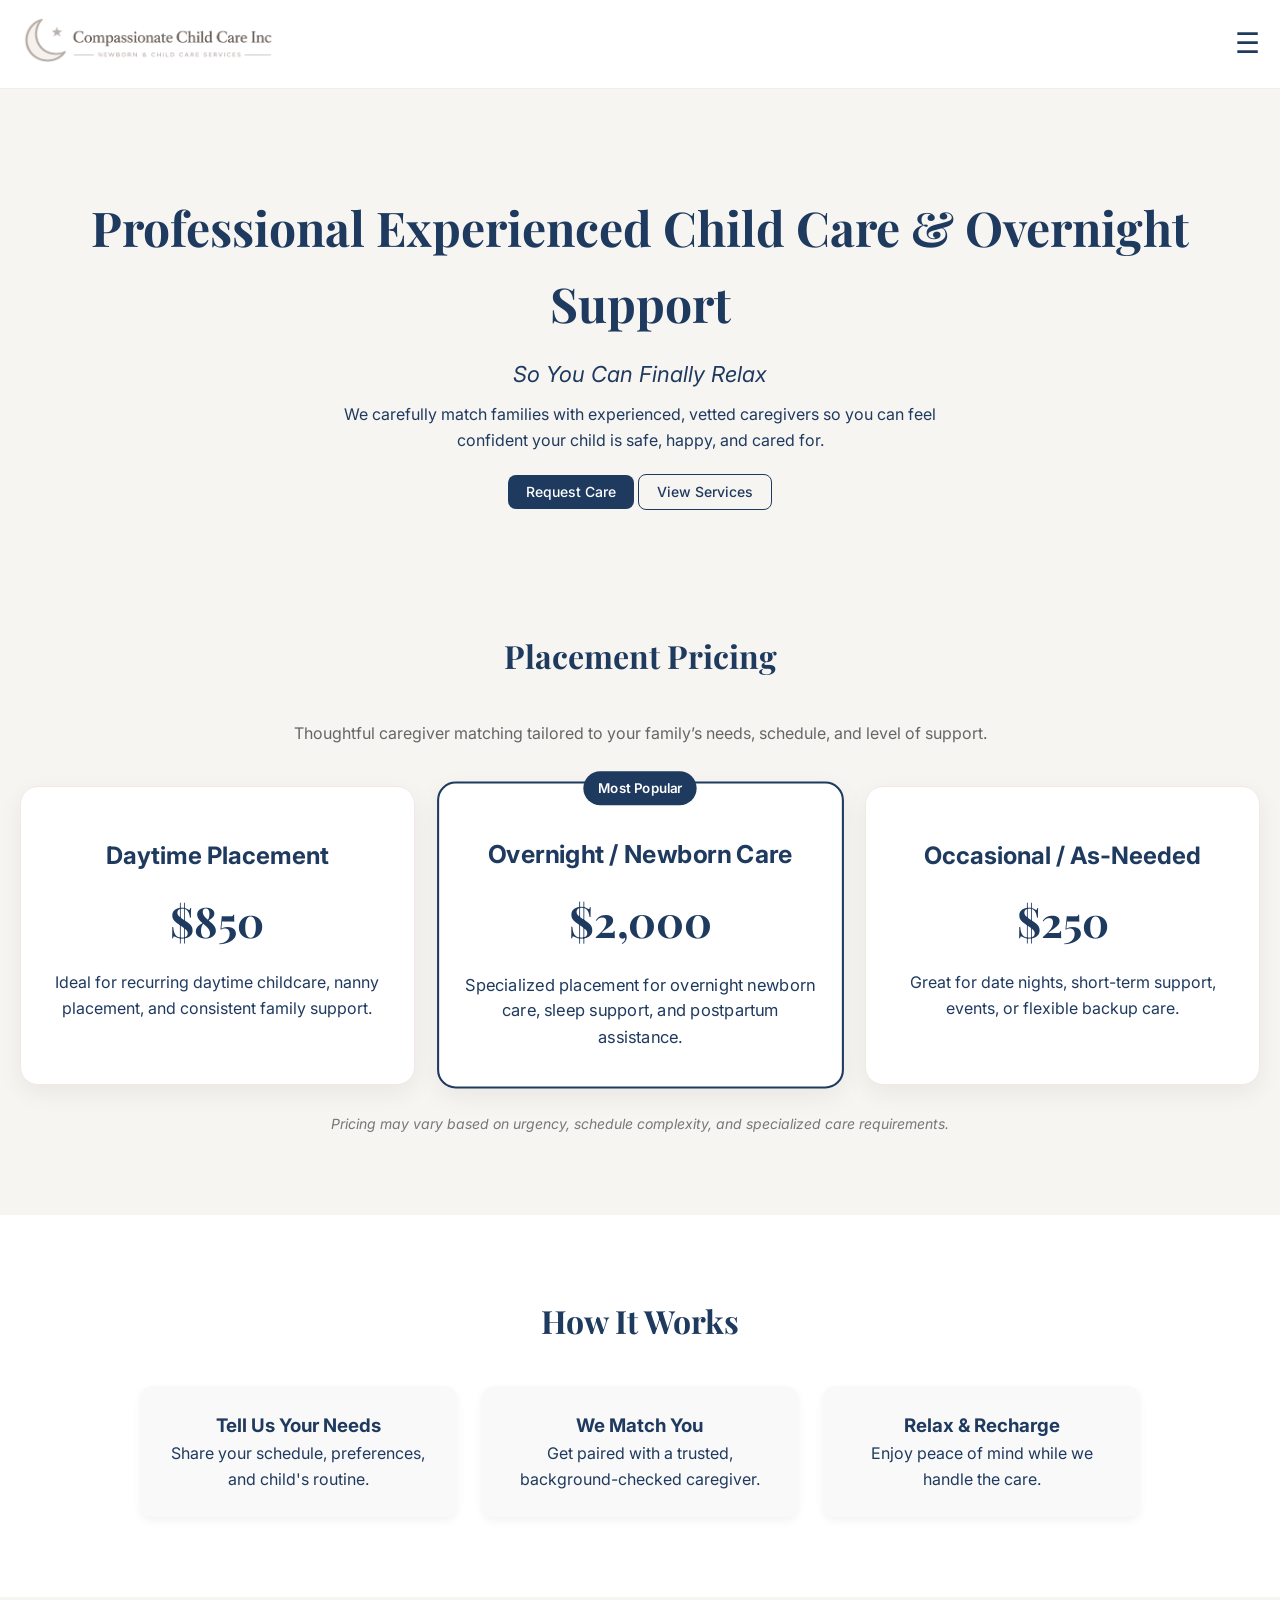
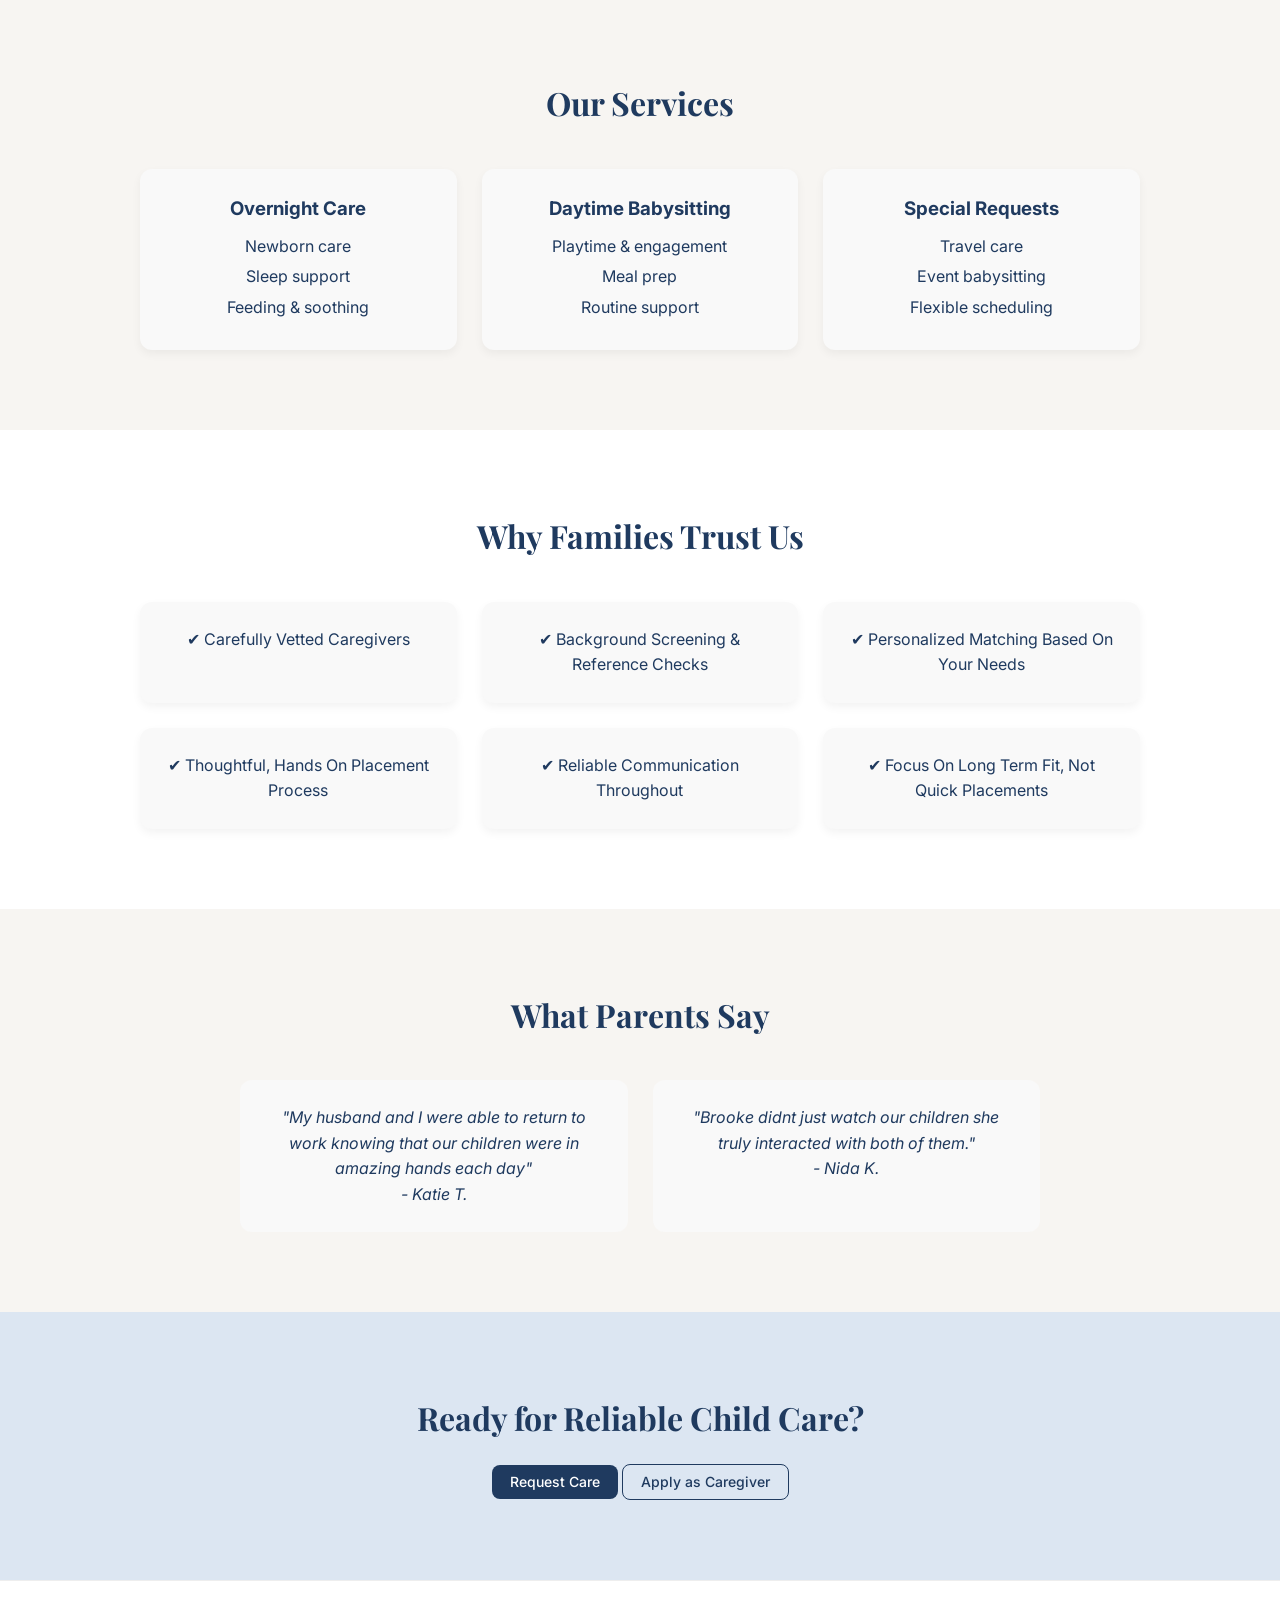
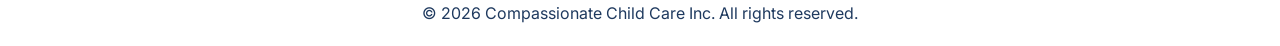
==== commit b0377509: "final touches" ====
--- a/index.html
+++ b/index.html
@@ -12,7 +12,7 @@
         />
 
         <!-- External CSS -->
-        <link rel="stylesheet" href="styles.css?vers=5" />
+        <link rel="stylesheet" href="styles.css?vers=6" />
         <script src="https://ajax.googleapis.com/ajax/libs/jquery/3.7.1/jquery.min.js"></script>
         <link rel="icon" href="favicon.ico" type="image/x-icon" />
         <link rel="icon" type="image/png" sizes="32x32" href="favicon.png" />
@@ -29,7 +29,9 @@
                     <a href="index.html" class="sub-logo"
                         >OVERNIGHT NEWBORN CARE</a
                     > -->
-                    <img src="images/logo_v2.png" class="logo" />
+                    <a href="index.html"
+                        ><img src="images/logo_v2.png" class="logo"
+                    /></a>
                 </div>
 
                 <nav class="nav-links">
@@ -92,7 +94,7 @@
 
         <!-- PRICING -->
         <section class="section pricing-section" style="margin-top: -20px">
-            <div style="max-width: 1300px;">
+            <div style="max-width: 1300px">
                 <h2>Placement Pricing</h2>
                 <p class="pricing-subtitle">
                     Thoughtful caregiver matching tailored to your family’s
@@ -101,7 +103,6 @@
 
                 <div class="pricing-grid">
                     <div class="pricing-card">
-                        <div class="pricing-icon">☀</div>
                         <h3>Daytime Placement</h3>
                         <div class="price">$850</div>
                         <p>
@@ -112,7 +113,6 @@
 
                     <div class="pricing-card featured">
                         <div class="pricing-badge">Most Popular</div>
-                        <div class="pricing-icon">☾</div>
                         <h3>Overnight / Newborn Care</h3>
                         <div class="price">$2,000</div>
                         <p>
@@ -122,7 +122,6 @@
                     </div>
 
                     <div class="pricing-card">
-                        <div class="pricing-icon">❤</div>
                         <h3>Occasional / As-Needed</h3>
                         <div class="price">$250</div>
                         <p>
@@ -260,5 +259,5 @@
             <p>© 2026 Compassionate Child Care Inc. All rights reserved.</p>
         </footer>
     </body>
-    <script src="script.js?vers=5"></script>
+    <script src="script.js?vers=6"></script>
 </html>
--- a/styles.css
+++ b/styles.css
@@ -43,9 +43,6 @@
 .nav-buttons {
     display: flex;
     gap: 10px;
-}
-
-.about-img-card {
 }
 
 .about-icon-container {
@@ -63,8 +60,14 @@
     height: 50px;
 }
 
+.about-img-card {
+    width: 100%;
+    display: flex;
+    justify-content: center;
+    align-items: center;
+}
+
 .about-img {
-    background: white;
     border-radius: 14px;
     box-shadow: 0 8px 20px rgba(0, 0, 0, 0.25);
     line-height: 1.7;
@@ -347,6 +350,11 @@
 
     .hero h1 {
         font-size: 36px;
+    }
+
+    .about-img {
+        width: 90%;
+        object-fit: cover;
     }
 
     /* .navbar {
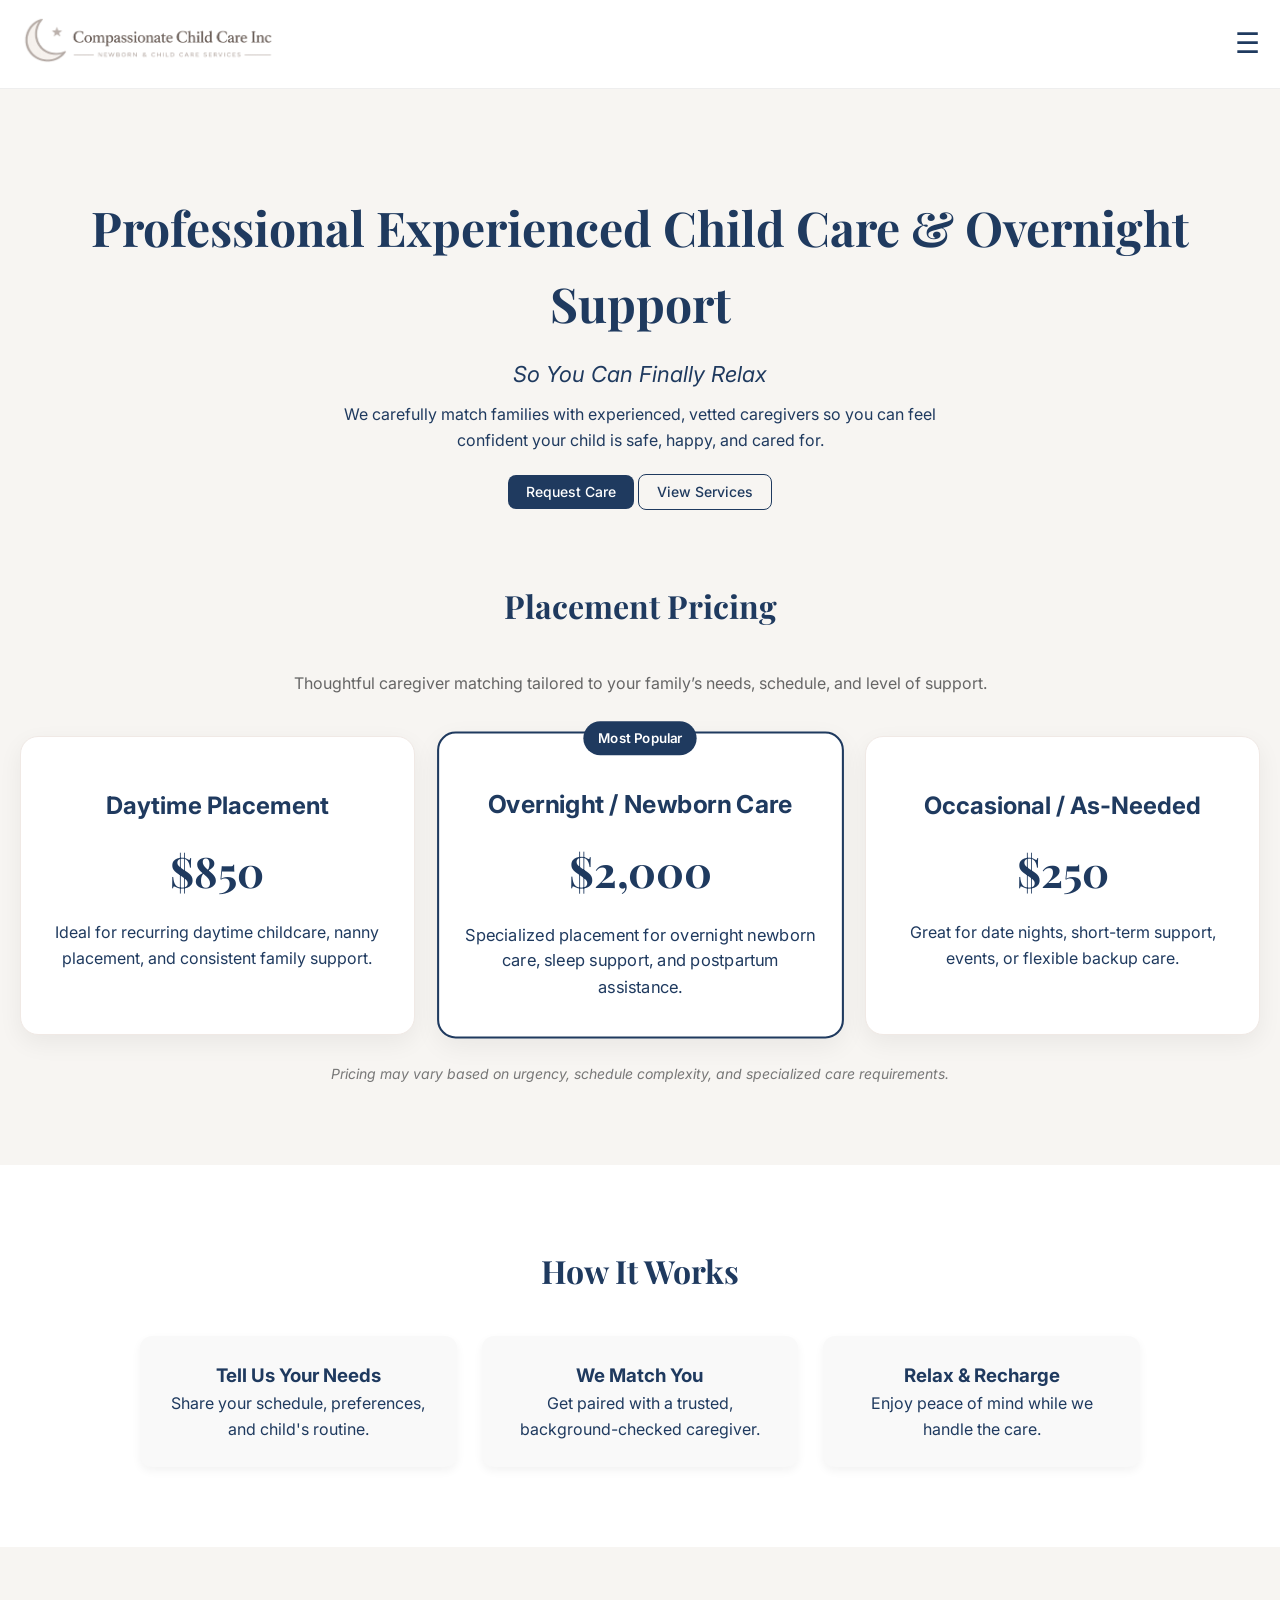
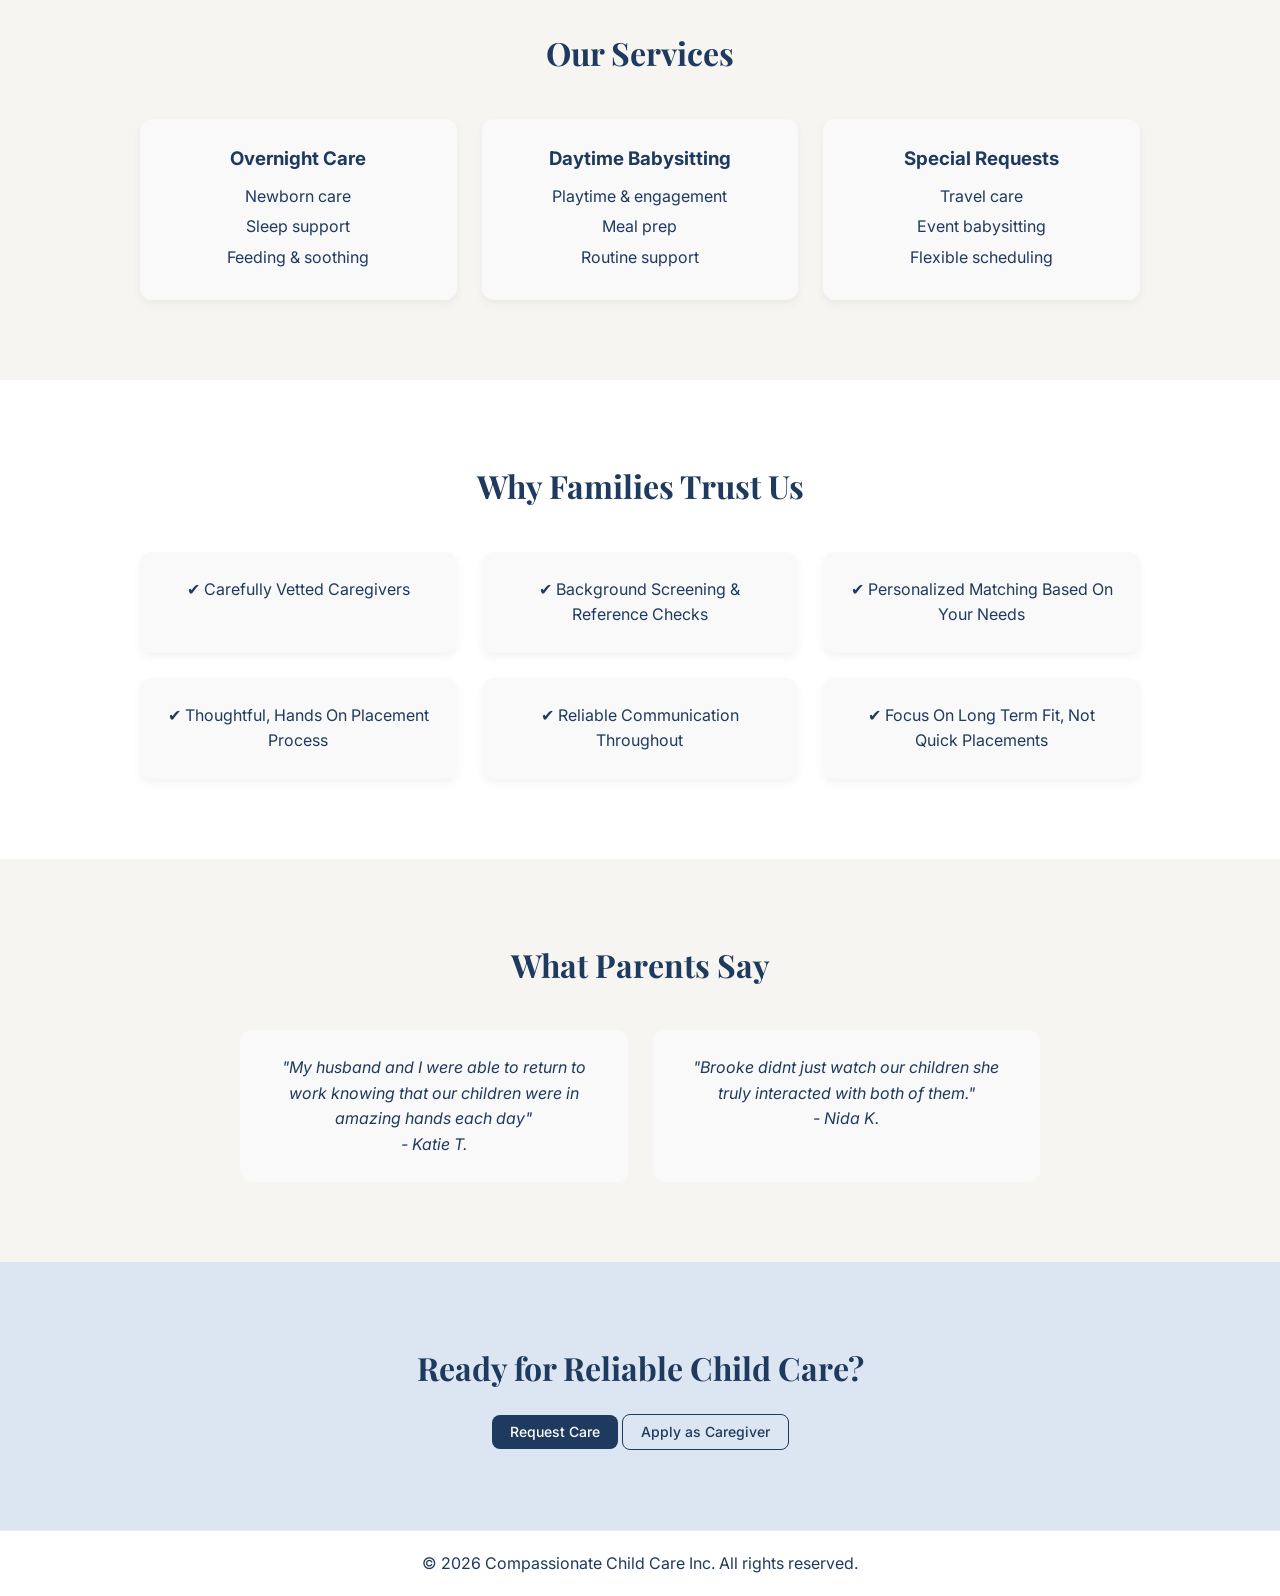
==== commit 1990db9f: "little tweaks" ====
--- a/index.html
+++ b/index.html
@@ -93,7 +93,7 @@
         </section>
 
         <!-- PRICING -->
-        <section class="section pricing-section" style="margin-top: -20px">
+        <section class="section pricing-section" style="margin-top: -70px">
             <div style="max-width: 1300px">
                 <h2>Placement Pricing</h2>
                 <p class="pricing-subtitle">
--- a/styles.css
+++ b/styles.css
@@ -504,7 +504,7 @@
     flex-direction: row;
     justify-content: center;
     align-items: start;
-    gap: 100px;
+    gap: 0px;
 }
 
 .about-card {
@@ -672,6 +672,7 @@
     .about-container {
         flex-direction: column;
         align-items: center;
+        gap: 100px;
     }
 }
 
